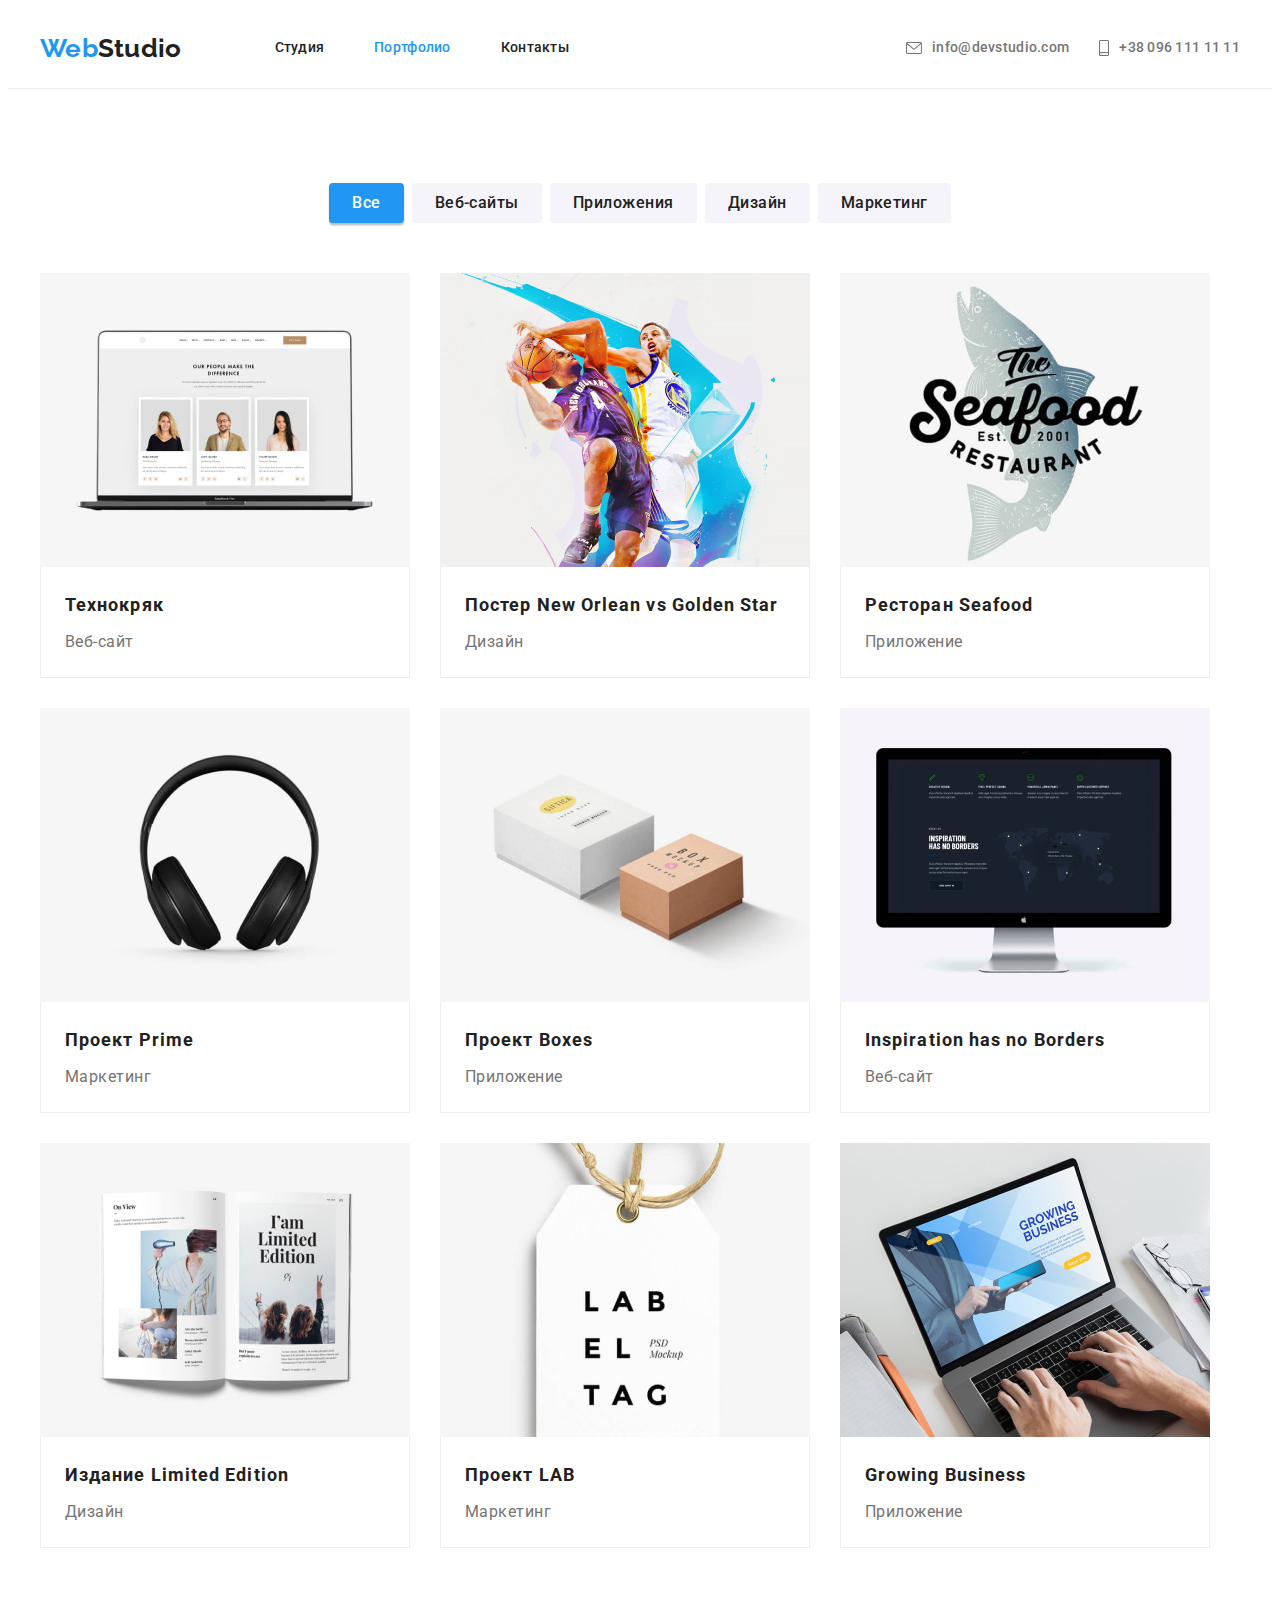
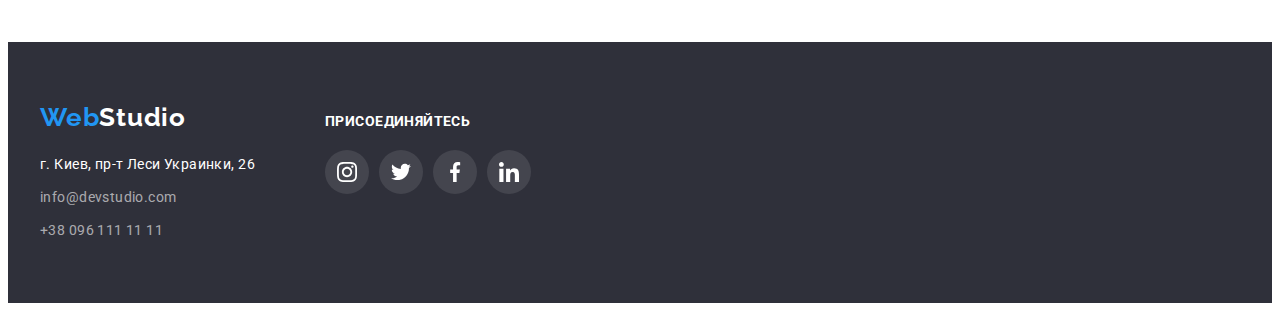
==== portfolio.html @ 5210bb9b "Initial commit" ====
<!DOCTYPE html>
<html lang="en">

<head>
    <meta charset="UTF-8">
    <meta http-equiv="X-UA-Compatible" content="IE=edge">
    <meta name="viewport" content="width=device-width, initial-scale=1.0">
    <title>Document</title>
    <link rel="stylesheet" href="https://cdnjs.cloudflare.com/ajax/libs/modern-normalize/1.1.0/modern-normalize.min.css"
        integrity="sha512-wpPYUAdjBVSE4KJnH1VR1HeZfpl1ub8YT/NKx4PuQ5NmX2tKuGu6U/JRp5y+Y8XG2tV+wKQpNHVUX03MfMFn9Q=="
        crossorigin="anonymous" referrerpolicy="no-referrer" />
    <link rel="preconnect" href="https://fonts.googleapis.com">
    <link rel="preconnect" href="https://fonts.gstatic.com" crossorigin>
    <link href="https://fonts.googleapis.com/css2?family=Raleway:wght@700&family=Roboto:wght@400;500;700;900&display=swap"
        rel="stylesheet">
    <link rel="stylesheet" href="./css/styles.css">
</head>

<body>
    <header class="header">
        <div class="container main-nav">
            <nav class="header-nav main-nav">
            <a class="link-logo" href=""><span>Web</span>Studio </a>
            <ul class="header-list">
                <li class="header-it"><a class="header-it-link" href="./index.html">Студия</a></li>
                <li class="header-it"><a class="header-it-link" id="currentlink" href="./portfolio.html">Портфолио</a></li>
                <li class="header-it"><a class="header-it-link" href="">Контакты</a></li>
            </ul>
        </nav>
        <ul class="nav-contacts">
            <li class="contacts-link"><a class="header-mail" href="mailto:info@devstudio.com">
                    <svg class="header-email-icon" width="16" height="12">
                        <use href="./images/icons.svg#icon-envelope"></use>
                    </svg>info@devstudio.com</a></li>
            <li class="contacts-link"><a class="header-tel" href="tel:+380961111111">
                    <svg class="header-tel-icon" width="10" height="16">
                        <use href="./images/icons.svg#icon-smartphone"></use>
                    </svg>+38 096 111 11 11</a></li>
        </ul>
        </div>
    </header>
    <main>
        <section class="section portfolio">
            <div class="container">
            <h1 class="portfolio-title visually-hidden">Портфолио</h1>
            <ul class="portfolio-list">
                <li class="portfolio-btn"><button class="current-btn" type="button">Все</button></li>
                <li class="portfolio-btn"><button type="button">Веб-сайты</button></li>
                <li class="portfolio-btn"><button type="button">Приложения</button></li>
                <li class="portfolio-btn"><button type="button">Дизайн</button></li>
                <li class="portfolio-btn"><button type="button">Маркетинг</button></li>
            </ul>
            <ul class="portfolio-menu">
                <li class="portfolio-it">
                    <a class="portfolio-link" href=""><img src="./images/technokryak.jpg" alt="команда разработчиков" width="370" height="294">
                        <div class="card-dscr">
                        <h2 class="portfolio-subtitle">Технокряк</h2>
                        <p class="portfolio-filter-section">Веб-сайт</p>
                        </div>
                    </a>
                </li>
                <li class="portfolio-it">
                    <a class="portfolio-link" href=""><img src="./images/poster.jpg" alt="фрагмент игры в баскетбол" width="370" height="294">
                        <div class="card-dscr">
                        <h2 class="portfolio-subtitle">Постер New Orlean vs Golden Star</h2>
                        <p class="portfolio-filter-section">Дизайн</p>
                        </div>
                    </a>
                </li>
                <li class="portfolio-it">
                    <a class="portfolio-link" href=""><img src="./images/restaurant.jpg" alt="логотип ресторана морепродуктов" width="370" height="294">
                        <div class="card-dscr">
                        <h2 class="portfolio-subtitle">Ресторан Seafood</h2>
                        <p class="portfolio-filter-section">Приложение</p>
                        </div>
                    </a>
                </li>
                <li class="portfolio-it">
                    <a class="portfolio-link" href=""><img src="./images/project-prime.jpg" alt="наушники" width="370" height="294">
                        <div class="card-dscr">
                        <h2 class="portfolio-subtitle">Проект Prime</h2>
                        <p class="portfolio-filter-section">Маркетинг</p>
                        </div>
                    </a>
                </li>
                <li class="portfolio-it">
                    <a class="portfolio-link" href=""><img src="./images/project-boxes.jpg" alt="коробки" width="370" height="294">
                        <div class="card-dscr">
                        <h2 class="portfolio-subtitle">Проект Boxes</h2>
                        <p class="portfolio-filter-section">Приложение</p>
                        </div>
                    </a>
                </li>
                <li class="portfolio-it">
                    <a class="portfolio-link" href=""><img src="./images/inspiration.jpg" alt="внешний вид сайта" width="370" height="294">
                        <div class="card-dscr">
                        <h2 class="portfolio-subtitle">Inspiration has no Borders</h2>
                        <p class="portfolio-filter-section">Веб-сайт</p>
                        </div>
                    </a>
                </li>
                <li class="portfolio-it">
                    <a class="portfolio-link" href=""><img src="./images/publication.jpg" alt="журнал издания" width="370" height="294">
                        <div class="card-dscr">
                        <h2 class="portfolio-subtitle">Издание Limited Edition</h2>
                        <p class="portfolio-filter-section">Дизайн</p>
                        </div>
                    </a>
                </li>
                <li class="portfolio-it">
                    <a class="portfolio-link" href=""><img src="./images/project-lab.jpg" alt="лейба" width="370" height="294">
                        <div class="card-dscr">
                        <h2 class="portfolio-subtitle">Проект LAB</h2>
                        <p class="portfolio-filter-section">Маркетинг</p>
                        </div>
                    </a>
                </li>
                <li class="portfolio-it">
                    <a class="portfolio-link" href=""><img src="./images/growing-business.jpg" alt="ноутбук" width="370" height="294">
                        <div class="card-dscr">
                        <h2 class="portfolio-subtitle">Growing Business</h2>
                        <p class="portfolio-filter-section">Приложение</p>
                        </div>
                    </a>
                </li>
            </ul>
            </div>
        </section>
    </main>
<footer class="footer">
    <div class="container">
        <div class="footer-card-address">
            <a class="footer-logo" href=""><span>Web</span>Studio </a>
            <address class="footer-address-contacts">
                <p class="footer-address">г. Киев, пр-т Леси Украинки, 26</p>
                <ul class="footer-list">
                    <li class="footer-contacts"><a class="footer-mail"
                            href="mailto:info@devstudio.com">info@devstudio.com</a></li>
                    <li class="footer-contacts"><a class="footer-tel" href="tel:+380961111111">+38 096 111 11 11</a>
                    </li>
                </ul>
            </address>
        </div>
        <div class="section-social-groups">
            <p class="social-network">Присоединяйтесь</p>
            <ul class="list-social-links">
                <li class="social-link">
                    <a class="link-sg link-instagram" href="">
                        <svg class="footer-solinks footer-instagram" width="20" height="20">
                            <use href="./images/icons.svg#icon-instagram"></use>
                        </svg>
                    </a>
                </li>
                <li class="social-link">

                    <a class="link-sg link-twitter" href="">
                        <svg class="footer-solinks footer-twitter" width="20" height="20">
                            <use href="./images/icons.svg#icon-twitter"></use>
                        </svg>
                    </a>

                </li>
                <li class="social-link">
                    <a class="link-sg link-facebook" href="">
                        <svg class="footer-solinks footer-facebook" width="20" height="20">
                            <use href="./images/icons.svg#icon-facebook"></use>
                        </svg>
                    </a>
                </li>
                <li class="social-link">
                    <a class="link-sg link-linkedin" href="">
                        <svg class="footer-solinks footer-linkedin" width="20" height="20">
                            <use href="./images/icons.svg#icon-linkedin"></use>
                        </svg>
                    </a>
                </li>
            </ul>
        </div>
    </div>
</footer>
</body>

</html>
---- css/styles.css ----
:root {
  /* Light-theme-color */
  --primary-light-text: #212121;
  --secondary-light-text: #757575;
  --primary-light-bg: #ffffff;
  --secondary-light-bg: #e5e5e5;
  /* Dark-theme-color */
  --primary-dark-text: #ffffff;
  --dark-bg: #2f303a;
  /* Grey-theme-color */
  --primary-grey-bg: #f5f4fa;
  --akcent-color-text: #2196f3;
  /* Card-set-gap */
  --card-set-gap: 30px;
}
body {
  font-family: Roboto, sans-serif;
  font-size: 14px;
  letter-spacing: 0.03em;
}
.visually-hidden {
  position: absolute;
  width: 1px;
  height: 1px;
  margin: -1px;
  border: 0;
  padding: 0;

  white-space: nowrap;
  clip-path: inset(100%);
  clip: rect(0 0 0 0);
  overflow: hidden;
}
.header {
  border-bottom: 1px solid #ececec;
  font-weight: 500;
  line-height: 1.14;
  letter-spacing: 0.02em;
  background-color: var(--primary-light-bg);
}
.container {
  width: 1200px;
  padding-left: 15px;
  padding-right: 15px;
  margin-left: auto;
  margin-right: auto;
}
h1,
h2,
h3,
p {
  margin: 0;
}
ul,
li {
  padding: 0;
  margin: 0;
}
img {
  display: block;
  max-width: 100%;
}
.header-list {
  display: flex;
  padding-left: 0;
}
.header-it:not(:last-child) {
  margin-right: 50px;
}
.main-nav {
  display: flex;
  align-items: center;
}
.link-logo {
  font-family: Raleway;
  font-weight: bold;
  font-size: 26px;
  line-height: 1.19;
  color: var(--primary-light-text);
  text-decoration: none;
  margin-right: 93px;
}
.link-logo span {
  color: var(--akcent-color-text);
}
.header-it-link,
.header-mail,
.header-tel {
  font-weight: 500;
  line-height: 1.14;
  letter-spacing: 0.02em;
  text-decoration: none;
}
.header-it-link {
  display: block;
  padding-top: 32px;
  padding-bottom: 32px;
  color: var(--primary-light-text);
}
.nav-contacts {
  display: flex;
  margin-left: auto;
  padding-left: 0;
}
.nav-contacts .contacts-link + .contacts-link {
  margin-left: 30px;
}

.header-mail,
.header-tel {
  color: var(--secondary-light-text);
}

.header-it-link:hover,
.header-it-link:focus,
#currentlink {
  color: var(--akcent-color-text);
  cursor: pointer;
}
.header-mail:hover,
.header-tel:focus,
.header-mail:focus,
.header-tel:hover {
  color: var(--akcent-color-text);
  cursor: pointer;
}
.header-mail:hover .header-email-icon,
.header-tel:hover .header-tel-icon {
  fill: var(--akcent-color-text);
}
.header-email-icon,
.header-tel-icon {
  margin-right: 10px;
  fill: var(--secondary-light-text);
}
.header-email-icon:hover,
.header-email-icon:focus,
.header-tel-icon:hover,
.header-tel-icon:focus {
  fill: var(--akcent-color-text);
  cursor: pointer;
}
.header-mail,
.header-tel {
  display: flex;
  align-items: center;
}
/* Section Hero */
.hero {
  padding-top: 200px;
  padding-bottom: 200px;
  text-align: center;
  height: 600px;
  max-width: 1600px;
  margin-left: auto;
  margin-right: auto;
  outline: 2px solid white;
  background-image: linear-gradient(
      to right,
      rgba(47, 48, 58, 0.4),
      rgba(47, 48, 58, 0.4)
    ),
    url(../images/Hero.jpg);
  background-repeat: no-repeat;
  background-position: center;
  background-size: cover;
}
.hero-title {
  margin-top: 0;
  margin-bottom: 30px;
  font-weight: 900;
  font-size: 44px;
  line-height: 1.36;

  letter-spacing: 0.06em;
  text-transform: uppercase;
  color: var(--primary-dark-text);
}
.hero-btn {
  display: inline-block;
  min-width: 200px;
  padding: 10px 32px;
  border: 1px solid transparent;
  border-radius: 4px;
  font-family: inherit;
  font-weight: bold;
  font-size: 16px;
  line-height: 1.88;
  letter-spacing: 0.06em;
  color: var(--primary-dark-text);
  background-color: var(--akcent-color-text);
}
.hero-btn:hover,
.hero-btn:focus {
  background-color: #188ce8;
  cursor: pointer;
}
/* Common properties */
.section-title {
  font-weight: bold;
  font-size: 36px;
  line-height: 1.17;
  text-align: center;
  color: var(--primary-light-text);
}
.header-list,
.nav-contacts,
.feature-list,
.projects-list,
.team-list,
.footer-list,
.portfolio-list,
.portfolio-menu {
  list-style: none;
}
.features > .section-title,
.portfolio-title {
  visibility: hidden;
  height: 0px;
}

/* Section features */
.features {
  padding: 94px 0px 94px 0px;
}
.feature-list {
  display: flex;
  margin: 0;
}
.feature-it {
  width: 270px;
  margin-right: 30px;
}
.feature-it:nth-last-child(-n + 1) {
  margin-right: 0px;
}
.feature-icon {
  display: flex;
  justify-content: center;
  align-items: center;
  margin-bottom: 30px;
  height: 120px;
  background: #f5f4fa;
  border-radius: 4px;
}
.feature-subtitle {
  margin-bottom: 10px;
  font-weight: bold;
  font-size: 14px;
  line-height: 1.14;
  text-transform: uppercase;
  color: var(--primary-light-text);
}
.feature-dscr {
  font-size: 14px;
  line-height: 1.71;
  color: var(--secondary-light-text);
}

/* Section our-projects */
.our-projects {
  padding-bottom: 94px;
}
.our-projects .section-title {
  margin-bottom: 50px;
}
.projects-list {
  display: flex;
  margin: 0;
}
.projects-it:not(:nth-last-child(-n + 1)) {
  margin-right: 30px;
}
/* Section our team */
.our-team {
  padding: 94px 0px 94px 0px;
  background-color: var(--primary-grey-bg);
}
.our-team .section-title {
  margin-bottom: 50px;
}
.team-it-name,
.team-position {
  font-weight: 500;
  font-size: 16px;
  line-height: 1.19;
  text-align: center;
}
.team-list {
  display: flex;
  margin-right: auto;
}
.team-it-dscr {
  padding: 30px 0px 30px 0px;
  background-color: var(--primary-light-bg);
}
.team-it {
  width: calc(1170 / 4 - var(--card-set-gap));
  box-shadow: 0px 1px 3px rgba(0, 0, 0, 0.12), 0px 1px 1px rgba(0, 0, 0, 0.14),
    0px 2px 1px rgba(0, 0, 0, 0.2);
  border-radius: 0px 0px 4px 4px;
}
.team-it:not(:nth-last-child(-n + 1)) {
  margin-right: 30px;
}
.team-it-name {
  margin-bottom: 10px;
  color: var(--primary-light-text);
}
.team-position {
  color: var(--secondary-light-text);
  margin-bottom: 16px;
  font-weight: 400;
}

.team-it-sonetlinks {
  display: flex;
  justify-content: center;
  margin: 0px;
  padding-left: 0px;
  list-style: none;
  text-decoration: none;
}
.sonetlinks-item {
  list-style: none;
  margin-right: 10px;
}
.sonetlinks-item:nth-last-child(1) {
  margin-right: 0px;
}
.team-it-link {
  display: flex;
  justify-content: center;
  align-items: center;
  width: 44px;
  height: 44px;
  border-radius: 50%;
}

.team-sonet-icon {
  fill: #afb1b8;
}
.team-it-link:hover .team-sonet-icon {
  fill: var(--primary-dark-text);
}
.team-it-link:hover {
  background-color: var(--akcent-color-text);
}

/* Our clients */
.section-clients {
  padding: 94px 0px 94px 0px;
}
.section-clients .section-title {
  margin-bottom: 50px;
}
.list-of-clients {
  display: flex;
  list-style: none;
}
.client-it {
  display: flex;
  justify-content: center;
  align-items: center;
  margin-right: 30px;
}
.client-it:nth-last-child(1) {
  margin-right: 0px;
}
.client-it-link {
  display: flex;
  justify-content: center;
  align-items: center;
  width: 170px;
  height: 92px;
  border: 1px solid #afb1b8;
  border-radius: 4px;
}
.client-logo {
  fill: #afb1b8;
}
.client-it-link:hover .client-logo {
  fill: var(--akcent-color-text);
}
.client-it-link:hover {
  border-color: #2196f3;
}
/* Footer */
.footer {
  background-color: var(--dark-bg);
  padding-top: 60px;
  padding-bottom: 60px;
}
address {
  font-style: inherit;
  margin-top: 20px;
}
.footer-logo {
  display: inline-block;
  font-family: Raleway;
  font-style: 400;
  font-weight: bold;
  font-size: 26px;
  line-height: 1.19;
  letter-spacing: 0.03em;
  color: var(--primary-dark-text);
  text-decoration: none;
}
.footer-logo span {
  color: var(--akcent-color-text);
}
.footer-address {
  font-size: 14px;
  line-height: 1.71;
  letter-spacing: 0.03em;
  color: var(--primary-dark-text);
}
.footer-list,
.footer-contacts:last-child {
  margin-top: 9px;
}
.footer-mail,
.footer-tel {
  display: inline-block;
  line-height: 1.71;
  color: rgba(255, 255, 255, 0.6);
  text-decoration: none;
}
.footer-mail:hover,
.footer-tel:hover,
.footer-mail:focus,
.footer-tel:focus {
  color: var(--akcent-color-text);
  cursor: pointer;
}
.footer .container {
  display: flex;
  align-items: baseline;
}
.section-social-groups {
  margin-right: auto;
  margin-left: 70px;
}
.social-network {
  margin-bottom: 20px;

  font-weight: bold;
  line-height: 1.14;
  text-transform: uppercase;
  color: var(--primary-dark-text);
}
.list-social-links {
  display: flex;
  justify-content: center;
  align-items: center;
}
.social-link {
  display: flex;
  list-style: none;
  margin-right: 10px;
}
.social-link:nth-last-child(1) {
  margin-right: 0px;
}
.link-sg {
  display: flex;
  justify-content: center;
  align-items: center;
  width: 44px;
  height: 44px;
  border-radius: 50%;
  background: rgba(255, 255, 255, 0.1);
}
.footer-twitter,
.footer-facebook,
.footer-instagram,
.footer-linkedin {
  fill: var(--primary-dark-text);
}
.link-sg:hover {
  background-color: var(--akcent-color-text);
}
.link-sg:hover .footer-solinks {
  fill: var(--primary-dark-text);
}
/* Portfolio page */
.portfolio {
  padding-top: 94px;
  padding-bottom: 94px;
}
.portfolio-list {
  display: flex;
  justify-content: center;
  margin-bottom: 50px;
}

.portfolio-btn > [type="button"] {
  padding: 6px 22px;
  border: 1px solid transparent;
  border-radius: 4px;

  font-family: inherit;
  font-weight: 500;
  font-size: 16px;
  line-height: 1.63;
  letter-spacing: 0.03em;
  color: var(--primary-light-text);
  background-color: var(--primary-grey-bg);
}
.portfolio-btn {
  margin-right: 8px;
}
.portfolio-btn:nth-last-child(1) {
  margin-right: 0px;
}

.portfolio [type="button"]:hover,
.portfolio [type="button"]:focus,
.portfolio .current-btn {
  cursor: pointer;
  color: var(--primary-dark-text);
  background-color: #2196f3;
  box-shadow: 0px 3px 1px rgba(0, 0, 0, 0.1), 0px 1px 2px rgba(0, 0, 0, 0.08),
    0px 2px 2px rgba(0, 0, 0, 0.12);
}
.portfolio .current-btn {
  color: var(--primary-dark-text);
  background-color: #2196f3;
}
.portfolio-subtitle {
  font-weight: bold;
  font-size: 18px;
  line-height: 2;
  letter-spacing: 0.06em;
  color: var(--primary-light-text);
}
.portfolio-filter-section {
  font-weight: 400;
  font-size: 16px;
  line-height: 1.88;
  letter-spacing: 0.03em;
  color: var(--secondary-light-text);
}
.portfolio-link {
  text-decoration: none;
}

.portfolio-menu {
  display: flex;
  flex-wrap: wrap;
  margin: 0;
}
.portfolio-it {
  width: 370px;
  margin-right: var(--card-set-gap);
  margin-bottom: var(--card-set-gap);
}
.portfolio-it:nth-child(3n) {
  margin-right: 0;
}
.portfolio-it:nth-last-child(-n + 3) {
  margin-bottom: 0;
}
.card-dscr {
  padding: 20px 24px;
  border-right: 1px solid #eeeeee;
  border-bottom: 1px solid #eeeeee;
  border-left: 1px solid #eeeeee;
}
.portfolio-subtitle {
  margin-bottom: 4px;
}
.portfolio-link {
  display: block;
}
.portfolio-link:hover,
.portfolio-link:focus {
  box-shadow: 0px 1px 1px rgba(0, 0, 0, 0.12), 0px 4px 4px rgba(0, 0, 0, 0.06),
    1px 4px 6px rgba(0, 0, 0, 0.16);
}
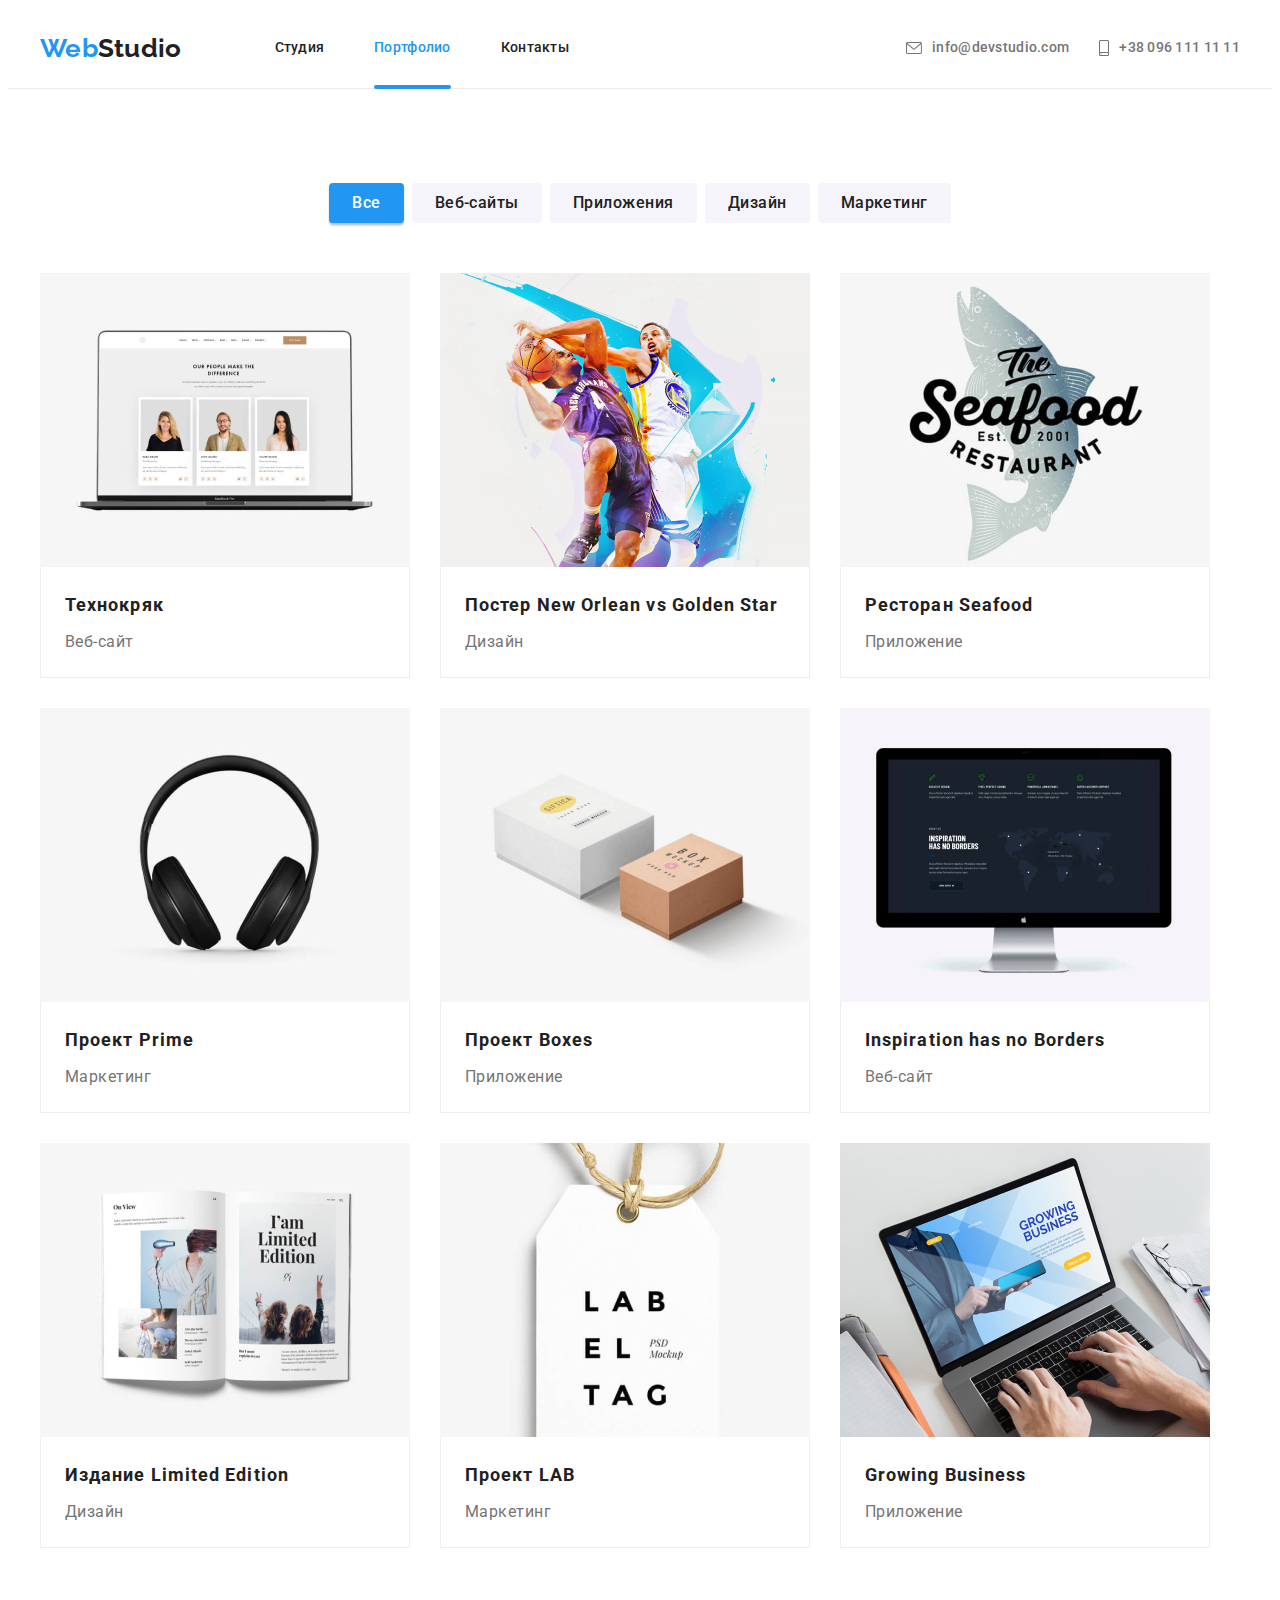
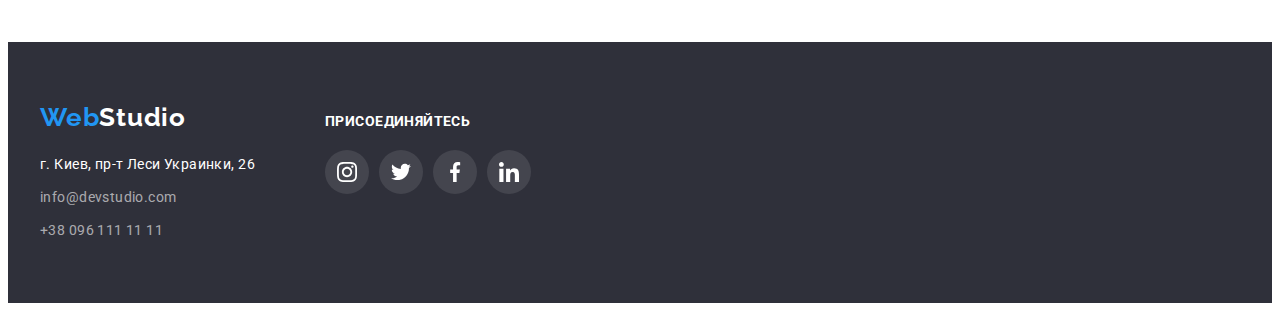
==== commit 4db8499a: "Оверлей на сторінці Портфоліо" ====
--- a/portfolio.html
+++ b/portfolio.html
@@ -52,7 +52,13 @@
             </ul>
             <ul class="portfolio-menu">
                 <li class="portfolio-it">
-                    <a class="portfolio-link" href=""><img src="./images/technokryak.jpg" alt="команда разработчиков" width="370" height="294">
+                    <a class="portfolio-link" href="">
+                        <div class="portfolio-it-thumb">
+                            <img src="./images/technokryak.jpg" alt="команда разработчиков" width="370" height="294">
+                            <p class="portfolio-it-dscr">Ресурс предлагает комплексные предложения с разным уровнем функционала и сервисов. Все это позволит посетителю получить
+                            исчерпывающие сведения о компании или частном лице.</p>
+                        </div>
+                        
                         <div class="card-dscr">
                         <h2 class="portfolio-subtitle">Технокряк</h2>
                         <p class="portfolio-filter-section">Веб-сайт</p>
@@ -60,7 +66,12 @@
                     </a>
                 </li>
                 <li class="portfolio-it">
-                    <a class="portfolio-link" href=""><img src="./images/poster.jpg" alt="фрагмент игры в баскетбол" width="370" height="294">
+                    <a class="portfolio-link" href="">
+                        <div class="portfolio-it-thumb">
+                        <img src="./images/poster.jpg" alt="фрагмент игры в баскетбол" width="370" height="294">
+                        <p class="portfolio-it-dscr">Ресурс предлагает комплексные предложения с разным уровнем функционала и сервисов. Все это позволит посетителю получить
+                            исчерпывающие сведения о компании или частном лице.</p>
+                        </div>
                         <div class="card-dscr">
                         <h2 class="portfolio-subtitle">Постер New Orlean vs Golden Star</h2>
                         <p class="portfolio-filter-section">Дизайн</p>
@@ -68,7 +79,13 @@
                     </a>
                 </li>
                 <li class="portfolio-it">
-                    <a class="portfolio-link" href=""><img src="./images/restaurant.jpg" alt="логотип ресторана морепродуктов" width="370" height="294">
+                    <a class="portfolio-link" href="">
+                        <div class="portfolio-it-thumb">
+                        <img src="./images/restaurant.jpg" alt="логотип ресторана морепродуктов" width="370" height="294">
+                        <p class="portfolio-it-dscr">Ресурс предлагает комплексные предложения с разным уровнем функционала и сервисов. Все это
+                            позволит посетителю получить
+                            исчерпывающие сведения о компании или частном лице.</p>
+                        </div>
                         <div class="card-dscr">
                         <h2 class="portfolio-subtitle">Ресторан Seafood</h2>
                         <p class="portfolio-filter-section">Приложение</p>
@@ -76,7 +93,13 @@
                     </a>
                 </li>
                 <li class="portfolio-it">
-                    <a class="portfolio-link" href=""><img src="./images/project-prime.jpg" alt="наушники" width="370" height="294">
+                    <a class="portfolio-link" href="">
+                        <div class="portfolio-it-thumb">
+                        <img src="./images/project-prime.jpg" alt="наушники" width="370" height="294">
+                        <p class="portfolio-it-dscr">Ресурс предлагает комплексные предложения с разным уровнем функционала и сервисов. Все это
+                            позволит посетителю получить
+                            исчерпывающие сведения о компании или частном лице.</p>
+                        </div>
                         <div class="card-dscr">
                         <h2 class="portfolio-subtitle">Проект Prime</h2>
                         <p class="portfolio-filter-section">Маркетинг</p>
@@ -84,7 +107,13 @@
                     </a>
                 </li>
                 <li class="portfolio-it">
-                    <a class="portfolio-link" href=""><img src="./images/project-boxes.jpg" alt="коробки" width="370" height="294">
+                    <a class="portfolio-link" href="">
+                        <div class="portfolio-it-thumb">
+                        <img src="./images/project-boxes.jpg" alt="коробки" width="370" height="294">
+                        <p class="portfolio-it-dscr">Ресурс предлагает комплексные предложения с разным уровнем функционала и сервисов. Все это
+                            позволит посетителю получить
+                            исчерпывающие сведения о компании или частном лице.</p>
+                        </div>
                         <div class="card-dscr">
                         <h2 class="portfolio-subtitle">Проект Boxes</h2>
                         <p class="portfolio-filter-section">Приложение</p>
@@ -92,7 +121,13 @@
                     </a>
                 </li>
                 <li class="portfolio-it">
-                    <a class="portfolio-link" href=""><img src="./images/inspiration.jpg" alt="внешний вид сайта" width="370" height="294">
+                    <a class="portfolio-link" href="">
+                        <div class="portfolio-it-thumb">
+                            <img src="./images/inspiration.jpg" alt="внешний вид сайта" width="370" height="294">
+                            <p class="portfolio-it-dscr">Ресурс предлагает комплексные предложения с разным уровнем функционала и сервисов. Все это
+                                позволит посетителю получить
+                                исчерпывающие сведения о компании или частном лице.</p>
+                            </div>
                         <div class="card-dscr">
                         <h2 class="portfolio-subtitle">Inspiration has no Borders</h2>
                         <p class="portfolio-filter-section">Веб-сайт</p>
@@ -100,7 +135,13 @@
                     </a>
                 </li>
                 <li class="portfolio-it">
-                    <a class="portfolio-link" href=""><img src="./images/publication.jpg" alt="журнал издания" width="370" height="294">
+                    <a class="portfolio-link" href="">
+                        <div class="portfolio-it-thumb">
+                        <img src="./images/publication.jpg" alt="журнал издания" width="370" height="294">
+                        <p class="portfolio-it-dscr">Ресурс предлагает комплексные предложения с разным уровнем функционала и сервисов. Все это
+                            позволит посетителю получить
+                            исчерпывающие сведения о компании или частном лице.</p>
+                        </div>
                         <div class="card-dscr">
                         <h2 class="portfolio-subtitle">Издание Limited Edition</h2>
                         <p class="portfolio-filter-section">Дизайн</p>
@@ -108,7 +149,13 @@
                     </a>
                 </li>
                 <li class="portfolio-it">
-                    <a class="portfolio-link" href=""><img src="./images/project-lab.jpg" alt="лейба" width="370" height="294">
+                    <a class="portfolio-link" href="">
+                        <div class="portfolio-it-thumb">
+                        <img src="./images/project-lab.jpg" alt="лейба" width="370" height="294">
+                        <p class="portfolio-it-dscr">Ресурс предлагает комплексные предложения с разным уровнем функционала и сервисов. Все это
+                            позволит посетителю получить
+                            исчерпывающие сведения о компании или частном лице.</p>
+                        </div>
                         <div class="card-dscr">
                         <h2 class="portfolio-subtitle">Проект LAB</h2>
                         <p class="portfolio-filter-section">Маркетинг</p>
@@ -116,7 +163,13 @@
                     </a>
                 </li>
                 <li class="portfolio-it">
-                    <a class="portfolio-link" href=""><img src="./images/growing-business.jpg" alt="ноутбук" width="370" height="294">
+                    <a class="portfolio-link" href="">
+                        <div class="portfolio-it-thumb">
+                        <img src="./images/growing-business.jpg" alt="ноутбук" width="370" height="294">
+                        <p class="portfolio-it-dscr">Ресурс предлагает комплексные предложения с разным уровнем функционала и сервисов. Все это
+                            позволит посетителю получить
+                            исчерпывающие сведения о компании или частном лице.</p>
+                        </div>
                         <div class="card-dscr">
                         <h2 class="portfolio-subtitle">Growing Business</h2>
                         <p class="portfolio-filter-section">Приложение</p>
--- a/css/styles.css
+++ b/css/styles.css
@@ -92,10 +92,13 @@
   text-decoration: none;
 }
 .header-it-link {
+  position: relative;
   display: block;
   padding-top: 32px;
   padding-bottom: 32px;
   color: var(--primary-light-text);
+
+  transition: color 250ms cubic-bezier(0.4, 0, 0.2, 1);
 }
 .nav-contacts {
   display: flex;
@@ -109,6 +112,8 @@
 .header-mail,
 .header-tel {
   color: var(--secondary-light-text);
+
+  transition: color 250ms cubic-bezier(0.4, 0, 0.2, 1);
 }
 
 .header-it-link:hover,
@@ -117,6 +122,20 @@
   color: var(--akcent-color-text);
   cursor: pointer;
 }
+
+#currentlink::after {
+  position: absolute;
+  bottom: -1px;
+  left: 0px;
+
+  content: "";
+  display: block;
+  width: 100%;
+  height: 4px;
+  background-color: var(--akcent-color-text);
+  border-radius: 2px;
+}
+
 .header-mail:hover,
 .header-tel:focus,
 .header-mail:focus,
@@ -189,6 +208,8 @@
   letter-spacing: 0.06em;
   color: var(--primary-dark-text);
   background-color: var(--akcent-color-text);
+
+  transition: background-color 250ms cubic-bezier(0.4, 0, 0.2, 1);
 }
 .hero-btn:hover,
 .hero-btn:focus {
@@ -271,6 +292,28 @@
 .projects-it:not(:nth-last-child(-n + 1)) {
   margin-right: 30px;
 }
+
+.project-it-thumb {
+  position: relative;
+}
+.projects-dscr {
+  position: absolute;
+  bottom: 0;
+  left: 0;
+  color: var(--primary-dark-text);
+  background-color: rgba(47, 48, 58, 0.8);
+  width: 100%;
+  height: 70px;
+
+  font-weight: 700;
+  line-height: 1.14;
+  text-transform: uppercase;
+
+  display: flex;
+  align-items: center;
+  justify-content: center;
+}
+
 /* Section our team */
 .our-team {
   padding: 94px 0px 94px 0px;
@@ -335,10 +378,15 @@
   width: 44px;
   height: 44px;
   border-radius: 50%;
+  background-color: #ffffff;
+
+  transition: background-color 250ms cubic-bezier(0.4, 0, 0.2, 1);
 }
 
 .team-sonet-icon {
   fill: #afb1b8;
+
+  transition: fill 250ms cubic-bezier(0.4, 0, 0.2, 1);
 }
 .team-it-link:hover .team-sonet-icon {
   fill: var(--primary-dark-text);
@@ -375,9 +423,13 @@
   height: 92px;
   border: 1px solid #afb1b8;
   border-radius: 4px;
+
+  transition: border-color 250ms cubic-bezier(0.4, 0, 0.2, 1);
 }
 .client-logo {
   fill: #afb1b8;
+
+  transition: fill 250ms cubic-bezier(0.4, 0, 0.2, 1);
 }
 .client-it-link:hover .client-logo {
   fill: var(--akcent-color-text);
@@ -425,6 +477,8 @@
   line-height: 1.71;
   color: rgba(255, 255, 255, 0.6);
   text-decoration: none;
+
+  transition: color 250ms cubic-bezier(0.4, 0, 0.2, 1);
 }
 .footer-mail:hover,
 .footer-tel:hover,
@@ -469,7 +523,9 @@
   width: 44px;
   height: 44px;
   border-radius: 50%;
-  background: rgba(255, 255, 255, 0.1);
+  background-color: rgba(255, 255, 255, 0.1);
+
+  transition: background-color 250ms cubic-bezier(0.4, 0, 0.2, 1);
 }
 .footer-twitter,
 .footer-facebook,
@@ -480,6 +536,7 @@
 .link-sg:hover {
   background-color: var(--akcent-color-text);
 }
+
 .link-sg:hover .footer-solinks {
   fill: var(--primary-dark-text);
 }
@@ -506,6 +563,12 @@
   letter-spacing: 0.03em;
   color: var(--primary-light-text);
   background-color: var(--primary-grey-bg);
+  box-shadow: 0px 3px 1px rgba(0, 0, 0, 0), 0px 1px 2px rgba(0, 0, 0, 0),
+    0px 2px 2px rgba(0, 0, 0, 0);
+
+  transition: background-color 250ms cubic-bezier(0.4, 0, 0.2, 1),
+    color 250ms cubic-bezier(0.4, 0, 0.2, 1),
+    box-shadow 250ms cubic-bezier(0.4, 0, 0.2, 1);
 }
 .portfolio-btn {
   margin-right: 8px;
@@ -561,6 +624,37 @@
 .portfolio-it:nth-last-child(-n + 3) {
   margin-bottom: 0;
 }
+
+.portfolio-it-thumb {
+  position: relative;
+  overflow: hidden;
+}
+
+.portfolio-it-dscr {
+  position: absolute;
+  bottom: 0;
+  left: 0;
+  width: 100%;
+  height: 100%;
+
+  display: flex;
+  justify-content: center;
+  align-items: center;
+  padding: 63px 24px;
+
+  font-size: 18px;
+  line-height: 1.56;
+  color: var(--primary-light-bg);
+  background-color: rgba(33, 150, 243, 0.9);
+
+  transform: translateY(100%);
+  transition: transform 250ms cubic-bezier(0.4, 0, 0.2, 1);
+}
+
+.portfolio-link:hover .portfolio-it-dscr {
+  transform: translateY(0);
+}
+
 .card-dscr {
   padding: 20px 24px;
   border-right: 1px solid #eeeeee;
@@ -572,6 +666,10 @@
 }
 .portfolio-link {
   display: block;
+  box-shadow: 0px 1px 1px rgba(0, 0, 0, 0), 0px 4px 4px rgba(0, 0, 0, 0),
+    1px 4px 6px rgba(0, 0, 0, 0);
+
+  transition: box-shadow 250ms cubic-bezier(0.4, 0, 0.2, 1);
 }
 .portfolio-link:hover,
 .portfolio-link:focus {
